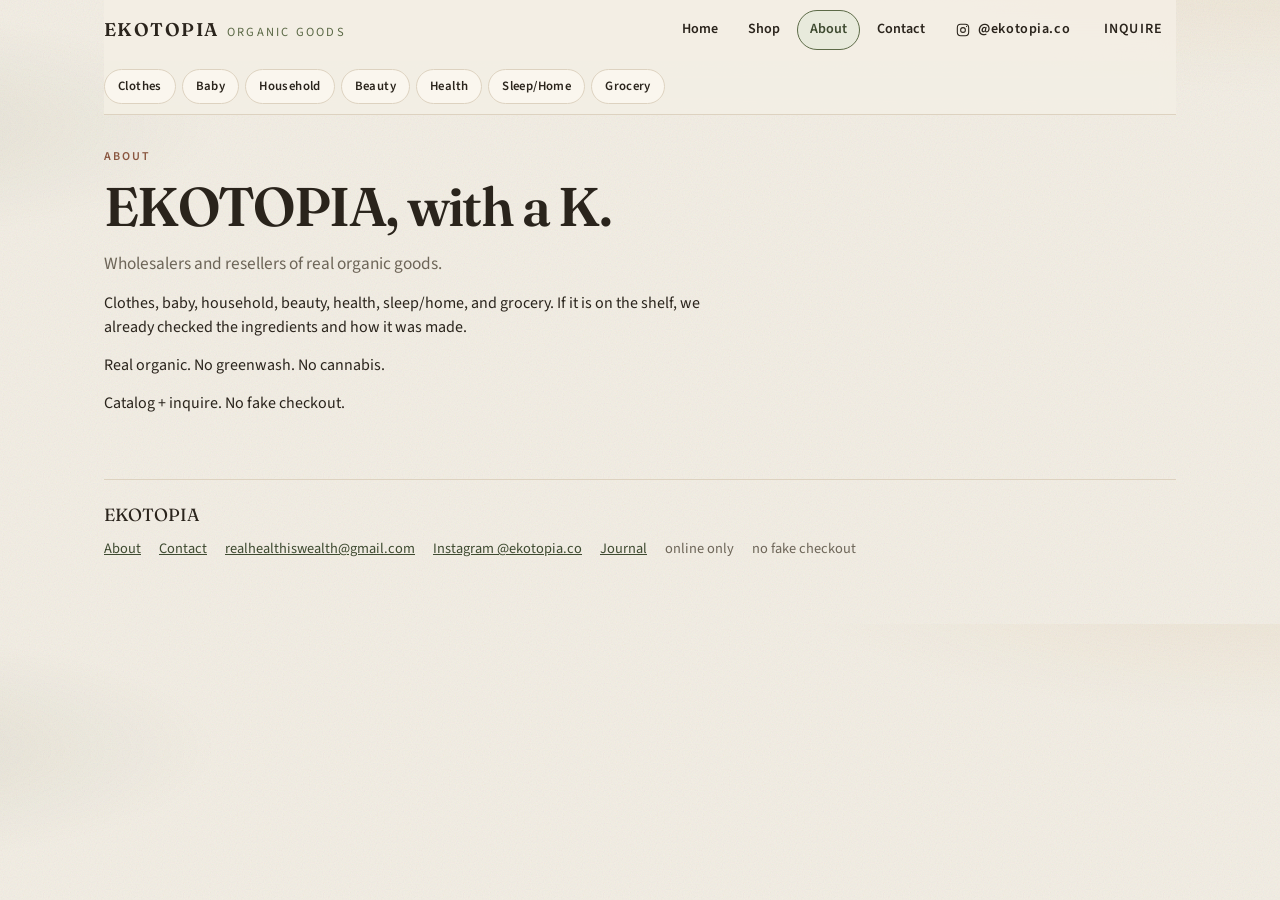
==== about/index.html @ 09f953ca "Split the long catalog into real pages with a sticky menu. Home, aisle pages, About, and Contact sha" ====
<!DOCTYPE html>
<html lang="en">
<head>
  <meta charset="UTF-8">
  <meta name="viewport" content="width=device-width, initial-scale=1.0, viewport-fit=cover">
  <meta name="theme-color" content="#f3eee4">
  <meta name="description" content="EKOTOPIA is a wholesaler and reseller of real organic goods. No greenwash. No cannabis.">
  <title>About · EKOTOPIA</title>
  <link rel="canonical" href="https://ekotopia.co/about/">
  <link rel="preconnect" href="https://fonts.googleapis.com">
  <link rel="preconnect" href="https://fonts.gstatic.com" crossorigin>
  <link href="https://fonts.googleapis.com/css2?family=Fraunces:opsz,wght@9..144,500;9..144,600;9..144,700&family=Source+Sans+3:ital,wght@0,400;0,500;0,600;1,400&display=swap" rel="stylesheet">
  <link rel="stylesheet" href="/css/site.css">
</head>
<body>
  <div class="page">
    <header class="site-header">
      <a class="brand" href="/">
        <div class="brand-mark">
          <strong>EKOTOPIA</strong>
          <span>Organic goods</span>
        </div>
      </a>
      <button class="menu-toggle" type="button" aria-expanded="false" aria-controls="site-nav" aria-label="Open menu">
        <span></span><span></span><span></span>
      </button>
      <nav class="site-nav" id="site-nav" aria-label="Site">
        <a href="/">Home</a>
        <div class="nav-shop">
          <button class="nav-shop-btn" type="button" aria-expanded="false" aria-controls="shop-menu">Shop</button>
          <div class="nav-shop-menu" id="shop-menu">
          <a href="/clothes/">Clothes</a>
          <a href="/baby/">Baby</a>
          <a href="/household/">Household</a>
          <a href="/beauty/">Beauty</a>
          <a href="/health/">Health</a>
          <a href="/sleep/">Sleep/Home</a>
          <a href="/grocery/">Grocery</a>
          </div>
        </div>
        <a href="/about/" aria-current="page">About</a>
        <a href="/contact/">Contact</a>
        <a class="ig-follow ig-follow-nav" href="https://www.instagram.com/ekotopia.co/" target="_blank" rel="noopener noreferrer">
          <svg viewBox="0 0 24 24" fill="none" stroke="currentColor" stroke-width="1.6" aria-hidden="true"><rect x="3.5" y="3.5" width="17" height="17" rx="5"/><circle cx="12" cy="12" r="3.6"/><circle cx="17.4" cy="6.6" r="0.9" fill="currentColor" stroke="none"/></svg>
          <span>@ekotopia.co</span>
        </a>
        <a class="inquire-cta" href="/contact/">Inquire</a>
      </nav>
    </header>
    <nav class="aisle-bar" aria-label="Shop aisles">
      <a href="/clothes/">Clothes</a>
      <a href="/baby/">Baby</a>
      <a href="/household/">Household</a>
      <a href="/beauty/">Beauty</a>
      <a href="/health/">Health</a>
      <a href="/sleep/">Sleep/Home</a>
      <a href="/grocery/">Grocery</a>
    </nav>

    <article class="prose">
      <p class="kicker">About</p>
      <h1>EKOTOPIA, with a K.</h1>
      <p class="lede">Wholesalers and resellers of real organic goods.</p>
      <p>Clothes, baby, household, beauty, health, sleep/home, and grocery. If it is on the shelf, we already checked the ingredients and how it was made.</p>
      <p>Real organic. No greenwash. No cannabis.</p>
      <p>Catalog + inquire. No fake checkout.</p>
    </article>

    <footer>
      <p class="foot-brand">EKOTOPIA</p>
      <ul>
        <li><a href="/about/">About</a></li>
        <li><a href="/contact/">Contact</a></li>
        <li><a href="mailto:realhealthiswealth@gmail.com">realhealthiswealth@gmail.com</a></li>
        <li><a href="https://www.instagram.com/ekotopia.co/" target="_blank" rel="noopener noreferrer">Instagram @ekotopia.co</a></li>
        <li><a href="/blog/did-you-know/">Journal</a></li>
        <li>online only</li>
        <li>no fake checkout</li>
      </ul>
    </footer>
  </div>
  <script src="/js/hashes.js"></script>
  <script src="/js/site.js"></script>
</body>
</html>
---- css/site.css ----
:root {
      --cream: #f3eee4;
      --paper: #faf6ee;
      --clay: #b07a5c;
      --clay-deep: #8a5740;
      --olive: #5c6a47;
      --olive-deep: #3e4a30;
      --gold: #c4a46c;
      --gold-soft: #e4d2a6;
      --ink: #2a241c;
      --muted: #6d6558;
      --line: #ddd2c0;
      --chip: #efe6d6;
      --live: #4d5c38;
    }

    * { box-sizing: border-box; margin: 0; padding: 0; }

    html {
      scroll-behavior: smooth;
      overflow-x: hidden;
    }

    body {
      min-height: 100%;
      overflow-x: hidden;
      background:
        radial-gradient(ellipse 80% 50% at 100% -10%, rgba(196, 164, 108, 0.16), transparent 50%),
        radial-gradient(ellipse 60% 40% at -10% 20%, rgba(92, 106, 71, 0.1), transparent 45%),
        var(--cream);
      color: var(--ink);
      font-family: "Source Sans 3", system-ui, sans-serif;
      line-height: 1.5;
    }

    body::before {
      content: "";
      position: fixed;
      inset: 0;
      pointer-events: none;
      opacity: 0.35;
      background-image: url("data:image/svg+xml,%3Csvg xmlns='http://www.w3.org/2000/svg' width='140' height='140'%3E%3Cfilter id='n'%3E%3CfeTurbulence type='fractalNoise' baseFrequency='.85' numOctaves='4' stitchTiles='stitch'/%3E%3C/filter%3E%3Crect width='140' height='140' filter='url(%23n)' opacity='.35'/%3E%3C/svg%3E");
      z-index: 0;
    }

    a { color: inherit; }

    .page {
      position: relative;
      z-index: 1;
      max-width: 1120px;
      margin: 0 auto;
      padding: 0 16px 64px;
    }

    .site-header {
      position: sticky;
      top: 0;
      z-index: 30;
      display: flex;
      align-items: center;
      justify-content: space-between;
      flex-wrap: wrap;
      gap: 12px;
      width: 100%;
      max-width: 100%;
      padding: 14px 0 12px;
      background: color-mix(in srgb, var(--cream) 88%, transparent);
      backdrop-filter: blur(12px);
      border-bottom: 1px solid transparent;
    }

    .site-header.is-stuck {
      border-bottom-color: var(--line);
    }

    .brand {
      min-width: 0;
    }

    .brand-mark {
      display: flex;
      align-items: baseline;
      gap: 8px;
      flex-wrap: wrap;
    }

    .brand-mark strong {
      font-family: Fraunces, Georgia, serif;
      font-size: 1.15rem;
      font-weight: 600;
      letter-spacing: 0.08em;
    }

    .brand-mark span {
      color: var(--olive);
      font-size: 0.78rem;
      letter-spacing: 0.18em;
      text-transform: uppercase;
    }

    .brand p {
      margin-top: 4px;
      color: var(--muted);
      font-size: 0.82rem;
      max-width: 42ch;
    }

    .header-actions {
      display: flex;
      align-items: center;
      gap: 8px;
      flex-shrink: 0;
    }

    .ig-follow {
      display: inline-flex;
      align-items: center;
      gap: 7px;
      min-height: 42px;
      padding: 8px 12px;
      border: 1px solid var(--line);
      border-radius: 999px;
      background: var(--paper);
      color: var(--olive-deep);
      text-decoration: none;
      font-size: 0.78rem;
      font-weight: 600;
      letter-spacing: 0.04em;
    }

    .ig-follow svg {
      width: 16px;
      height: 16px;
      flex-shrink: 0;
    }

    .ig-follow:hover,
    .ig-follow:focus-visible {
      border-color: var(--olive);
      background: #e8eadc;
    }

    .ig-follow-inline {
      min-height: 0;
      margin-top: 8px;
      padding: 5px 10px;
      font-size: 0.74rem;
    }

    .inquire-cta {
      flex-shrink: 0;
      display: inline-flex;
      align-items: center;
      justify-content: center;
      min-height: 42px;
      padding: 8px 16px;
      border-radius: 999px;
      background: var(--olive);
      color: var(--paper);
      text-decoration: none;
      font-size: 0.82rem;
      font-weight: 600;
      letter-spacing: 0.08em;
      text-transform: uppercase;
    }

    .inquire-cta:hover,
    .inquire-cta:focus-visible {
      background: var(--olive-deep);
    }

    .shop-promise {
      margin: 8px 0 22px;
      color: var(--muted);
      font-size: 0.92rem;
      max-width: 46ch;
    }

    .cats {
      position: sticky;
      top: var(--header-h, 72px);
      z-index: 20;
      display: flex;
      flex-wrap: wrap;
      align-items: center;
      gap: 6px;
      overflow: visible;
      padding: 8px 0 10px;
      margin: 0 0 6px;
      background: color-mix(in srgb, var(--cream) 92%, transparent);
      backdrop-filter: blur(10px);
      border-bottom: 1px solid var(--line);
    }

    .cats a {
      flex: 0 0 auto;
      padding: 7px 13px;
      border: 1px solid var(--line);
      border-radius: 999px;
      background: var(--paper);
      color: var(--ink);
      text-decoration: none;
      font-size: 0.8rem;
      font-weight: 600;
      letter-spacing: 0.03em;
      white-space: nowrap;
    }

    .cats a:hover,
    .cats a:focus-visible,
    .cats a.is-active {
      border-color: var(--olive);
      background: #e8eadc;
      color: var(--olive-deep);
    }

    section.aisle {
      padding: 36px 0 8px;
      scroll-margin-top: calc(var(--header-h, 72px) + 56px);
    }

    .aisle-head {
      display: flex;
      align-items: end;
      justify-content: space-between;
      gap: 12px;
      margin-bottom: 18px;
      padding-bottom: 10px;
      border-bottom: 1px solid var(--line);
    }

    .aisle-head h2 {
      font-family: Fraunces, Georgia, serif;
      font-size: clamp(1.5rem, 4vw, 2rem);
      font-weight: 600;
    }

    .aisle-title {
      min-width: 0;
    }

    .aisle-head p {
      color: var(--muted);
      font-size: 0.88rem;
      max-width: 36ch;
    }

    .grid {
      display: grid;
      grid-template-columns: 1fr;
      gap: 14px;
    }

    .card {
      display: flex;
      flex-direction: column;
      min-height: 100%;
      padding: 16px;
      border: 1px solid var(--line);
      border-radius: 18px;
      background: var(--paper);
      box-shadow: 0 1px 0 rgba(42, 36, 28, 0.03);
    }

    .card.live {
      border-color: color-mix(in srgb, var(--olive) 45%, var(--line));
      background:
        linear-gradient(180deg, #f4f3e8, var(--paper));
    }

    .mark {
      width: 100%;
      height: 118px;
      margin-bottom: 14px;
      border-radius: 12px;
      display: grid;
      place-items: center;
      background:
        radial-gradient(circle at 30% 20%, rgba(255,255,255,.55), transparent 40%),
        linear-gradient(160deg, #e7d8c2, #d7c4a6);
    }

    .card:nth-child(3n) .mark { background: linear-gradient(160deg, #e4e3d2, #c9c6a8); }
    .card:nth-child(3n+1) .mark { background: linear-gradient(160deg, #ead9c4, #d2b89a); }
    .card:nth-child(3n+2) .mark { background: linear-gradient(160deg, #e6dfc8, #cfc39a); }
    .card.live .mark { background: linear-gradient(160deg, #dfe4c8, #b7c08c); }

    .mark svg {
      width: 54px;
      height: 54px;
      stroke: var(--olive-deep);
      fill: none;
      stroke-width: 1.3;
      stroke-linecap: round;
      stroke-linejoin: round;
      opacity: 0.85;
    }

    .card h3 {
      font-family: Fraunces, Georgia, serif;
      font-size: 1.2rem;
      font-weight: 600;
      line-height: 1.25;
    }

    .card .what {
      margin-top: 6px;
      color: var(--muted);
      font-size: 0.92rem;
      flex: 1;
    }

    .card .fiber {
      margin-top: 6px;
      color: var(--muted);
      font-size: 0.75rem;
      font-style: italic;
    }

    .row {
      display: flex;
      align-items: center;
      justify-content: space-between;
      gap: 10px;
      margin-top: 16px;
    }

    .chip {
      display: inline-flex;
      align-items: center;
      padding: 4px 9px;
      border-radius: 999px;
      background: var(--chip);
      color: var(--clay-deep);
      font-size: 0.68rem;
      font-weight: 600;
      letter-spacing: 0.14em;
      text-transform: uppercase;
    }

    .chip.live {
      background: #e4ead4;
      color: var(--live);
    }

    .card-link {
      color: var(--olive-deep);
      font-size: 0.86rem;
      font-weight: 600;
      letter-spacing: 0.04em;
      text-decoration: none;
      border-bottom: 1px solid color-mix(in srgb, var(--olive) 40%, transparent);
    }

    .card-link:hover,
    .card-link:focus-visible {
      color: var(--olive);
    }

    footer {
      margin-top: 56px;
      padding-top: 22px;
      border-top: 1px solid var(--line);
      color: var(--muted);
      font-size: 0.9rem;
    }

    footer .foot-brand {
      font-family: Fraunces, Georgia, serif;
      color: var(--ink);
      font-size: 1.1rem;
      margin-bottom: 8px;
    }

    footer a {
      color: var(--olive-deep);
    }

    footer ul {
      display: flex;
      flex-wrap: wrap;
      gap: 8px 18px;
      list-style: none;
      margin-top: 10px;
    }


    @media (min-width: 640px) {
      .page { padding-left: 24px; padding-right: 24px; }
      .grid { grid-template-columns: repeat(2, 1fr); }
      .brand p { font-size: 0.88rem; }
    }

    @media (min-width: 960px) {
      .grid { grid-template-columns: repeat(3, 1fr); }
    }
  
    .back-link {
      display: inline-flex;
      align-items: center;
      gap: 6px;
      margin-bottom: 12px;
      color: var(--olive-deep);
      font-size: 0.82rem;
      font-weight: 600;
      letter-spacing: 0.06em;
      text-transform: uppercase;
      text-decoration: none;
    }

    .back-link:hover,
    .back-link:focus-visible {
      color: var(--olive);
    }

    .shop-by {
      padding: 12px 0 2px;
    }

    .shop-by h2 {
      position: absolute;
      width: 1px;
      height: 1px;
      padding: 0;
      margin: -1px;
      overflow: hidden;
      clip: rect(0, 0, 0, 0);
      white-space: nowrap;
      border: 0;
    }

    .aisle-tiles {
      display: grid;
      grid-template-columns: 1fr 1fr;
      gap: 10px;
      margin-bottom: 10px;
    }

    .aisle-tile {
      position: relative;
      display: block;
      aspect-ratio: 4 / 5;
      overflow: hidden;
      border: 1px solid var(--line);
      border-radius: 16px;
      background: #efe6d6;
      text-decoration: none;
      color: var(--paper);
      box-shadow: 0 1px 0 rgba(42, 36, 28, 0.03);
    }

    .aisle-tile img {
      width: 100%;
      height: 100%;
      object-fit: cover;
      object-position: center;
      display: block;
      transition: transform 0.25s ease;
    }

    .aisle-tile strong {
      position: absolute;
      left: 0;
      right: 0;
      bottom: 0;
      padding: 28px 12px 12px;
      background: linear-gradient(180deg, transparent, rgba(42, 36, 28, 0.78));
      font-family: Fraunces, Georgia, serif;
      font-size: 1.15rem;
      font-weight: 600;
      letter-spacing: 0.01em;
    }

    .aisle-tile:hover img,
    .aisle-tile:focus-visible img {
      transform: scale(1.03);
    }

    .aisle-tile:hover,
    .aisle-tile:focus-visible {
      border-color: var(--olive);
    }

    .cat-tiles {
      display: grid;
      grid-template-columns: 1fr 1fr;
      gap: 10px;
      margin: 0 0 22px;
    }

    .cat-tile {
      display: flex;
      flex-direction: column;
      min-height: 92px;
      padding: 14px;
      border: 1px solid var(--line);
      border-radius: 14px;
      background: var(--paper);
      text-decoration: none;
    }

    .cat-tile strong {
      font-family: Fraunces, Georgia, serif;
      font-size: 1.05rem;
    }

    .cat-tile span {
      margin-top: 4px;
      color: var(--muted);
      font-size: 0.8rem;
    }

    .cat-tile:hover,
    .cat-tile:focus-visible {
      border-color: var(--olive);
      background: #e8eadc;
    }

    .brand-line {
      margin: 28px 0 14px;
      padding-bottom: 10px;
      border-bottom: 1px solid var(--line);
    }

    .brand-line h3 {
      font-family: Fraunces, Georgia, serif;
      font-size: clamp(1.2rem, 3vw, 1.55rem);
      font-weight: 600;
    }

    .brand-line p {
      margin-top: 6px;
      color: var(--muted);
      font-size: 0.88rem;
      max-width: 62ch;
    }

    .photo {
      width: 100%;
      height: 220px;
      margin-bottom: 14px;
      border-radius: 12px;
      display: grid;
      place-items: center;
      overflow: hidden;
      background: #f4eee3;
    }

    .photo img {
      width: 100%;
      height: 100%;
      object-fit: contain;
    }

    .card.featured .photo {
      height: 240px;
    }

    .aisle-note {
      margin: 16px 0 0;
      color: var(--muted);
      font-size: 0.88rem;
    }

    .aisle-shell {
      min-height: 140px;
    }

    .card[id] {
      scroll-margin-top: 132px;
    }

    .ig-block {
      margin: 0 0 28px;
      padding: 16px;
      border: 1px solid var(--line);
      border-radius: 18px;
      background: var(--paper);
    }

    .ig-block-home {
      margin: 20px 0 32px;
    }

    .ig-block-head .ig-follow {
      flex-shrink: 0;
    }

    .ig-block-head {
      display: flex;
      flex-wrap: wrap;
      align-items: flex-end;
      justify-content: space-between;
      gap: 12px;
      margin-bottom: 14px;
    }

    .ig-block-head h3 {
      font-family: Fraunces, Georgia, serif;
      font-size: clamp(1.15rem, 3vw, 1.4rem);
      font-weight: 600;
    }

    .ig-block-head p {
      margin-top: 6px;
      color: var(--muted);
      font-size: 0.88rem;
      max-width: 52ch;
    }

    .ig-block-head a {
      color: var(--olive-deep);
    }

    .ig-grid {
      display: grid;
      grid-template-columns: repeat(3, 1fr);
      gap: 6px;
    }

    .ig-tile {
      position: relative;
      aspect-ratio: 1;
      overflow: hidden;
      border-radius: 8px;
      background: #eee8dc;
      text-decoration: none;
      color: var(--paper);
    }

    .ig-tile img {
      width: 100%;
      height: 100%;
      object-fit: cover;
      display: block;
      transition: transform 0.25s ease;
    }

    .ig-tile span {
      position: absolute;
      left: 0;
      right: 0;
      bottom: 0;
      padding: 22px 8px 8px;
      background: linear-gradient(180deg, transparent, rgba(42, 36, 28, 0.78));
      font-size: 0.68rem;
      font-weight: 600;
      line-height: 1.25;
    }

    .ig-tile:hover img,
    .ig-tile:focus-visible img {
      transform: scale(1.03);
    }

    @media (min-width: 640px) {
      .ig-tile span { font-size: 0.78rem; padding: 28px 10px 10px; }
    }

    .chip.flagged {
      background: #f3e6d4;
      color: var(--clay-deep);
    }

    .subhead {
      scroll-margin-top: 132px;
    }

    .chip.bestseller {
      background: #e4ead4;
      color: var(--live);
    }

    @media (min-width: 640px) {
      .aisle-tiles { grid-template-columns: repeat(3, 1fr); }
      .aisle-tile { aspect-ratio: 1; }
      .aisle-tile strong { font-size: 1.28rem; padding: 32px 14px 14px; }
      .cat-tiles { grid-template-columns: repeat(4, 1fr); }
    }

    @media (min-width: 960px) {
      .aisle-tiles { grid-template-columns: repeat(4, 1fr); }
    }

    .specialty {
      margin: 8px 0 28px;
      padding: 18px 16px 16px;
      border: 1px solid var(--line);
      border-radius: 18px;
      background: var(--paper);
    }

    .specialty h2 {
      font-family: Fraunces, Georgia, serif;
      font-size: clamp(1.25rem, 3vw, 1.55rem);
      font-weight: 600;
    }

    .cut-group {
      margin-top: 12px;
    }

    .cut-label {
      font-size: 0.72rem;
      letter-spacing: 0.08em;
      text-transform: uppercase;
      color: var(--muted);
      margin-bottom: 8px;
    }

    .cut-row {
      display: flex;
      flex-wrap: wrap;
      gap: 8px;
      max-width: 100%;
      overflow: visible;
    }

    .cut-btn,
    .beauty-cut-btn,
    .type-cut-btn {
      appearance: none;
      border: 1px solid var(--line);
      background: #f7f2e8;
      color: var(--ink);
      border-radius: 999px;
      padding: 7px 12px;
      font: inherit;
      font-size: 0.86rem;
      cursor: pointer;
    }

    .cut-btn:hover,
    .cut-btn:focus-visible,
    .beauty-cut-btn:hover,
    .beauty-cut-btn:focus-visible,
    .type-cut-btn:hover,
    .type-cut-btn:focus-visible {
      border-color: var(--olive);
    }

    .cut-btn.is-on,
    .beauty-cut-btn.is-on,
    .type-cut-btn.is-on {
      background: #e4ead4;
      border-color: var(--olive);
      color: var(--olive-deep);
    }

    .beauty-shell {
      margin: 8px 0 18px;
      padding: 12px 0 2px;
    }

    .beauty-shell h3 {
      font-family: Fraunces, Georgia, serif;
      font-size: clamp(1.1rem, 3vw, 1.35rem);
      font-weight: 600;
    }

    .beauty-shell p {
      margin-top: 6px;
      color: var(--muted);
      font-size: 0.88rem;
      max-width: 62ch;
    }

    .cut-status {
      display: none;
      margin-top: 12px;
      color: var(--olive-deep);
      font-size: 0.88rem;
    }

    body.is-cut #cut-status { display: block; }
    body.is-beauty-cut #beauty-cut-status,
    .aisle-types.is-filtering .cut-status { display: block; }
    body.is-cut .ig-block:not(.ig-block-home),
    body.is-cut .cat-tiles,
    body.is-cut .aisle-note { display: none; }
    .card.is-hidden,
    .brand-line.is-hidden,
    .grid.is-hidden,
    .aisle.is-hidden,
    .beauty-shell.is-hidden,
    .card.is-beauty-hidden,
    .brand-line.is-beauty-hidden,
    .grid.is-beauty-hidden,
    .beauty-shell.is-beauty-hidden,
    .card.is-type-hidden,
    .brand-line.is-type-hidden,
    .grid.is-type-hidden,
    .beauty-shell.is-type-hidden,
    .type-shell.is-type-hidden,
    .ig-block.is-type-hidden,
    .aisle-note.is-type-hidden,
    .aisle.is-type-hidden { display: none; }

    /* Site-wide sticky menu — stays on phone so an aisle is never a scroll trap. */
    .site-header {
      position: sticky;
      top: 0;
      z-index: 40;
      display: flex;
      align-items: center;
      justify-content: space-between;
      flex-wrap: nowrap;
      gap: 10px;
      width: 100%;
      max-width: 100%;
      padding: 10px 0;
      overflow: visible;
      background: color-mix(in srgb, var(--cream) 92%, transparent);
      backdrop-filter: blur(12px);
      border-bottom: 1px solid transparent;
    }

    .site-header.is-stuck {
      border-bottom-color: var(--line);
    }

    .site-header .brand {
      text-decoration: none;
      min-width: 0;
    }

    .site-header .brand p { display: none; }

    .menu-toggle {
      appearance: none;
      display: none;
      flex-direction: column;
      justify-content: center;
      gap: 5px;
      width: 44px;
      height: 44px;
      padding: 10px;
      border: 1px solid var(--line);
      border-radius: 12px;
      background: var(--paper);
      cursor: pointer;
    }

    .menu-toggle span {
      display: block;
      height: 2px;
      width: 100%;
      background: var(--ink);
      border-radius: 2px;
    }

    .site-nav {
      display: flex;
      align-items: center;
      flex-wrap: wrap;
      gap: 4px;
    }

    .site-nav > a,
    .nav-shop-btn {
      display: inline-flex;
      align-items: center;
      min-height: 40px;
      padding: 6px 12px;
      border: 1px solid transparent;
      border-radius: 999px;
      background: transparent;
      color: var(--ink);
      text-decoration: none;
      font: inherit;
      font-size: 0.88rem;
      font-weight: 600;
      cursor: pointer;
    }

    .site-nav > a:hover,
    .site-nav > a:focus-visible,
    .site-nav > a[aria-current="page"],
    .nav-shop-btn:hover,
    .nav-shop-btn:focus-visible,
    .nav-shop.is-current .nav-shop-btn,
    .nav-shop.is-open .nav-shop-btn {
      border-color: var(--olive);
      background: #e8eadc;
      color: var(--olive-deep);
    }

    .nav-shop {
      position: relative;
    }

    .nav-shop-menu {
      display: none;
      position: absolute;
      top: calc(100% + 6px);
      left: 0;
      min-width: 188px;
      padding: 8px;
      border: 1px solid var(--line);
      border-radius: 14px;
      background: var(--paper);
      box-shadow: 0 10px 28px rgba(42, 36, 28, 0.1);
      z-index: 50;
    }

    .nav-shop.is-open .nav-shop-menu {
      display: flex;
      flex-direction: column;
      gap: 2px;
    }

    .nav-shop-menu a {
      display: block;
      padding: 8px 12px;
      border-radius: 10px;
      text-decoration: none;
      font-size: 0.88rem;
      font-weight: 600;
    }

    .nav-shop-menu a:hover,
    .nav-shop-menu a:focus-visible,
    .nav-shop-menu a[aria-current="page"] {
      background: #e8eadc;
      color: var(--olive-deep);
    }

    .ig-follow-nav {
      min-height: 40px;
      padding: 6px 10px;
    }

    .site-nav .inquire-cta {
      min-height: 40px;
      margin-left: 4px;
    }

    .aisle-bar {
      position: sticky;
      top: var(--header-h, 56px);
      z-index: 28;
      display: flex;
      flex-wrap: nowrap;
      align-items: center;
      gap: 6px;
      overflow-x: auto;
      overflow-y: hidden;
      padding: 8px 0 10px;
      margin: 0;
      background: color-mix(in srgb, var(--cream) 94%, transparent);
      backdrop-filter: blur(10px);
      border-bottom: 1px solid var(--line);
      scrollbar-width: none;
    }

    .aisle-bar::-webkit-scrollbar { display: none; }

    .aisle-bar a {
      flex: 0 0 auto;
      padding: 7px 13px;
      border: 1px solid var(--line);
      border-radius: 999px;
      background: var(--paper);
      color: var(--ink);
      text-decoration: none;
      font-size: 0.8rem;
      font-weight: 600;
      letter-spacing: 0.03em;
      white-space: nowrap;
    }

    .aisle-bar a:hover,
    .aisle-bar a:focus-visible,
    .aisle-bar a.is-active {
      border-color: var(--olive);
      background: #e8eadc;
      color: var(--olive-deep);
    }

    section.aisle {
      scroll-margin-top: calc(var(--header-h, 56px) + 56px);
    }

    .card[id],
    .subhead {
      scroll-margin-top: calc(var(--header-h, 56px) + 64px);
    }

    .hero {
      padding: 28px 0 8px;
      max-width: 40rem;
    }

    .kicker {
      display: inline-flex;
      align-items: center;
      gap: 8px;
      margin-bottom: 12px;
      color: var(--clay-deep);
      font-size: 0.75rem;
      font-weight: 600;
      letter-spacing: 0.16em;
      text-transform: uppercase;
    }

    .hero h1,
    .prose h1 {
      font-family: Fraunces, Georgia, serif;
      font-size: clamp(2rem, 7vw, 3.4rem);
      font-weight: 600;
      line-height: 1.08;
      letter-spacing: -0.03em;
    }

    .hero .lede,
    .prose .lede {
      margin-top: 14px;
      color: var(--muted);
      font-size: 1.08rem;
      max-width: 40ch;
    }

    .promises {
      display: flex;
      flex-wrap: wrap;
      gap: 8px;
      margin-top: 20px;
    }

    .promises span {
      padding: 6px 11px;
      border: 1px solid var(--line);
      border-radius: 999px;
      background: var(--paper);
      color: var(--olive-deep);
      font-size: 0.78rem;
      letter-spacing: 0.04em;
    }

    .home-promise {
      margin: 18px 0 8px;
      max-width: 44ch;
    }

    .home-promise p {
      color: var(--muted);
      font-size: 1.02rem;
    }

    .prose {
      padding: 28px 0 8px;
      max-width: 38rem;
    }

    .prose p + p { margin-top: 14px; }

    .prose a {
      color: var(--olive-deep);
      font-weight: 600;
    }

    .contact-list {
      display: grid;
      gap: 14px;
      margin-top: 28px;
    }

    .contact-card {
      padding: 18px 18px 16px;
      border: 1px solid var(--line);
      border-radius: 18px;
      background: var(--paper);
    }

    .contact-card h2 {
      font-family: Fraunces, Georgia, serif;
      font-size: 1.2rem;
      font-weight: 600;
    }

    .contact-card p {
      margin-top: 6px;
      color: var(--muted);
      font-size: 0.95rem;
    }

    .contact-card a {
      color: var(--olive-deep);
      font-weight: 600;
      word-break: break-word;
    }

    .essay { padding-top: 20px; max-width: 40rem; }
    .essay h1 {
      margin-top: 10px;
      font-family: Fraunces, Georgia, serif;
      font-size: clamp(1.7rem, 4.6vw, 2.35rem);
      font-weight: 600;
      line-height: 1.2;
      letter-spacing: -0.02em;
    }
    .essay > p { margin-top: 14px; font-size: 1.02rem; line-height: 1.65; }
    .essay > p + p { color: var(--muted); }
    .note { margin-top: 28px; padding-top: 22px; border-top: 1px solid var(--line); }
    .note h2, .close h2 {
      font-family: Fraunces, Georgia, serif;
      font-size: 1.28rem;
      font-weight: 600;
      line-height: 1.3;
    }
    .note p, .close p { margin-top: 12px; font-size: 1.02rem; line-height: 1.65; }
    .note p.source { margin-top: 14px; color: var(--muted); font-size: 0.92rem; }
    .note a, .close a {
      color: var(--olive-deep);
      font-weight: 600;
      text-decoration: none;
      border-bottom: 1px solid color-mix(in srgb, var(--olive) 40%, transparent);
    }
    .close { margin-top: 36px; padding: 22px 0 0; border-top: 1px solid var(--line); }

    @media (max-width: 959px) {
      .menu-toggle { display: inline-flex; }
      .site-nav {
        display: none;
        position: absolute;
        left: 16px;
        right: 16px;
        top: calc(100% + 6px);
        flex-direction: column;
        align-items: stretch;
        flex-wrap: nowrap;
        padding: 10px;
        border: 1px solid var(--line);
        border-radius: 16px;
        background: var(--paper);
        box-shadow: 0 16px 40px rgba(42, 36, 28, 0.14);
      }
      .site-header.is-open {
        border-bottom-color: var(--line);
      }
      .site-header.is-open .site-nav { display: flex; }
      .site-nav > a,
      .nav-shop-btn {
        width: 100%;
        justify-content: flex-start;
      }
      .nav-shop-menu {
        position: static;
        display: flex;
        flex-direction: column;
        min-width: 0;
        margin-top: 4px;
        box-shadow: none;
      }
      .nav-shop-btn { display: none; }
      .site-nav .inquire-cta {
        margin-left: 0;
        justify-content: center;
      }
    }

    @media (min-width: 960px) {
      .nav-shop:hover .nav-shop-menu,
      .nav-shop:focus-within .nav-shop-menu {
        display: flex;
        flex-direction: column;
        gap: 2px;
      }
    }
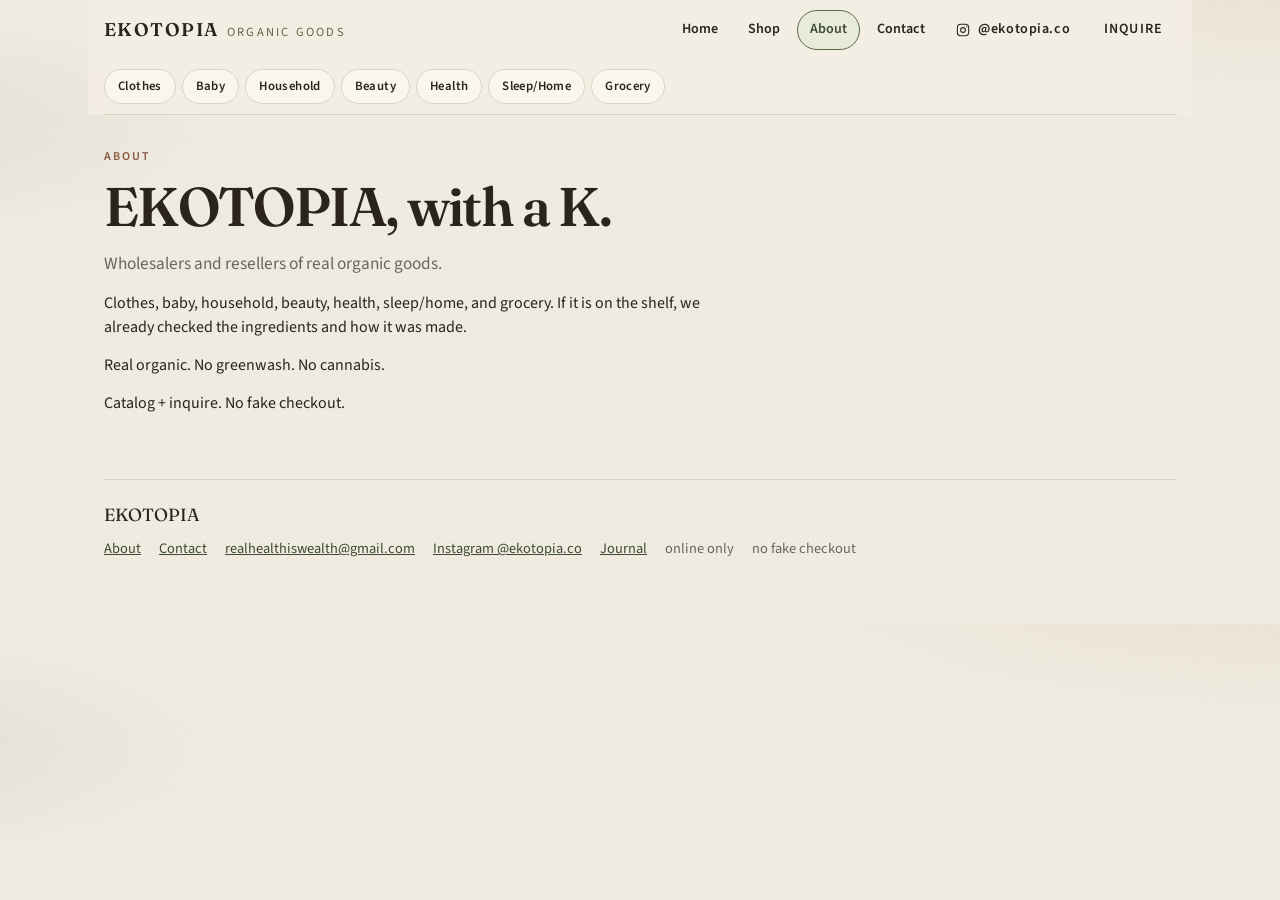
==== commit c26773c5: "Keep the header and aisle bar stuck on the phone. overflow-x: hidden on the page was killing positio" ====
--- a/about/index.html
+++ b/about/index.html
@@ -14,6 +14,7 @@
 </head>
 <body>
   <div class="page">
+    <div class="site-chrome">
     <header class="site-header">
       <a class="brand" href="/">
         <div class="brand-mark">
@@ -56,6 +57,7 @@
       <a href="/sleep/">Sleep/Home</a>
       <a href="/grocery/">Grocery</a>
     </nav>
+    </div>
 
     <article class="prose">
       <p class="kicker">About</p>
--- a/css/site.css
+++ b/css/site.css
@@ -18,12 +18,12 @@
 
     html {
       scroll-behavior: smooth;
-      overflow-x: hidden;
+      overflow-x: clip;
     }
 
     body {
       min-height: 100%;
-      overflow-x: hidden;
+      overflow-x: clip;
       background:
         radial-gradient(ellipse 80% 50% at 100% -10%, rgba(196, 164, 108, 0.16), transparent 50%),
         radial-gradient(ellipse 60% 40% at -10% 20%, rgba(92, 106, 71, 0.1), transparent 45%),
@@ -388,6 +388,7 @@
 
     @media (min-width: 640px) {
       .page { padding-left: 24px; padding-right: 24px; }
+      .site-chrome { margin-left: -24px; margin-right: -24px; padding-left: 24px; padding-right: 24px; }
       .grid { grid-template-columns: repeat(2, 1fr); }
       .brand p { font-size: 0.88rem; }
     }
@@ -797,9 +798,20 @@
     .aisle-note.is-type-hidden,
     .aisle.is-type-hidden { display: none; }
 
-    /* Site-wide sticky menu — stays on phone so an aisle is never a scroll trap. */
+    /* One sticky chrome so header + aisle bar never scroll away on phone. */
+    .site-chrome {
+      position: sticky;
+      top: 0;
+      z-index: 40;
+      margin: 0 -16px;
+      padding: 0 16px;
+      overflow: visible;
+      background: color-mix(in srgb, var(--cream) 96%, transparent);
+      backdrop-filter: blur(12px);
+    }
+
     .site-header {
-      position: sticky;
+      position: relative;
       top: 0;
       z-index: 40;
       display: flex;
@@ -937,8 +949,8 @@
     }
 
     .aisle-bar {
-      position: sticky;
-      top: var(--header-h, 56px);
+      position: relative;
+      top: auto;
       z-index: 28;
       display: flex;
       flex-wrap: nowrap;
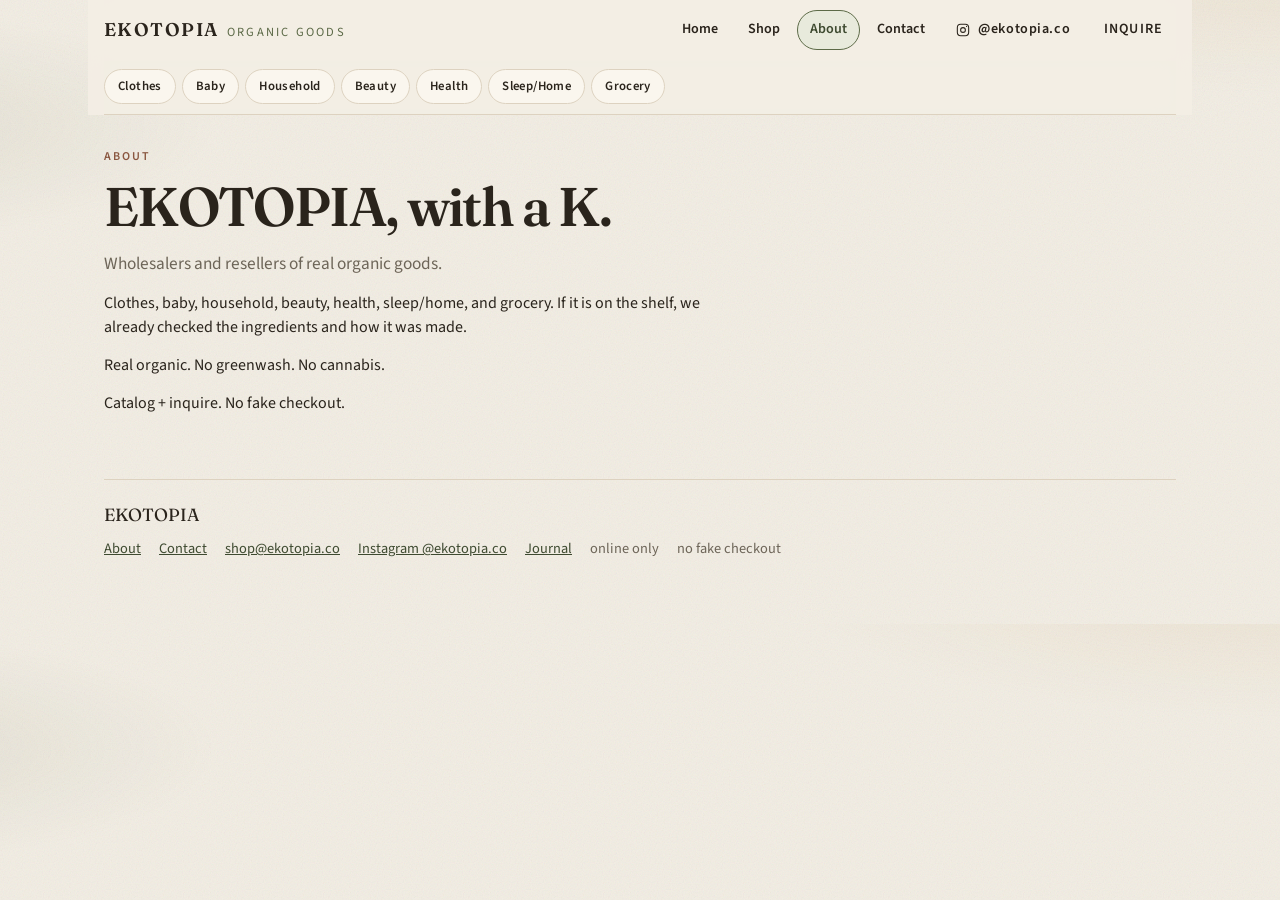
==== commit 28c623e4: "Point the public inbox to shop@ekotopia.co. Contact, footers, and inquire links now use the Proton s" ====
--- a/about/index.html
+++ b/about/index.html
@@ -73,7 +73,7 @@
       <ul>
         <li><a href="/about/">About</a></li>
         <li><a href="/contact/">Contact</a></li>
-        <li><a href="mailto:realhealthiswealth@gmail.com">realhealthiswealth@gmail.com</a></li>
+        <li><a href="mailto:shop@ekotopia.co">shop@ekotopia.co</a></li>
         <li><a href="https://www.instagram.com/ekotopia.co/" target="_blank" rel="noopener noreferrer">Instagram @ekotopia.co</a></li>
         <li><a href="/blog/did-you-know/">Journal</a></li>
         <li>online only</li>
